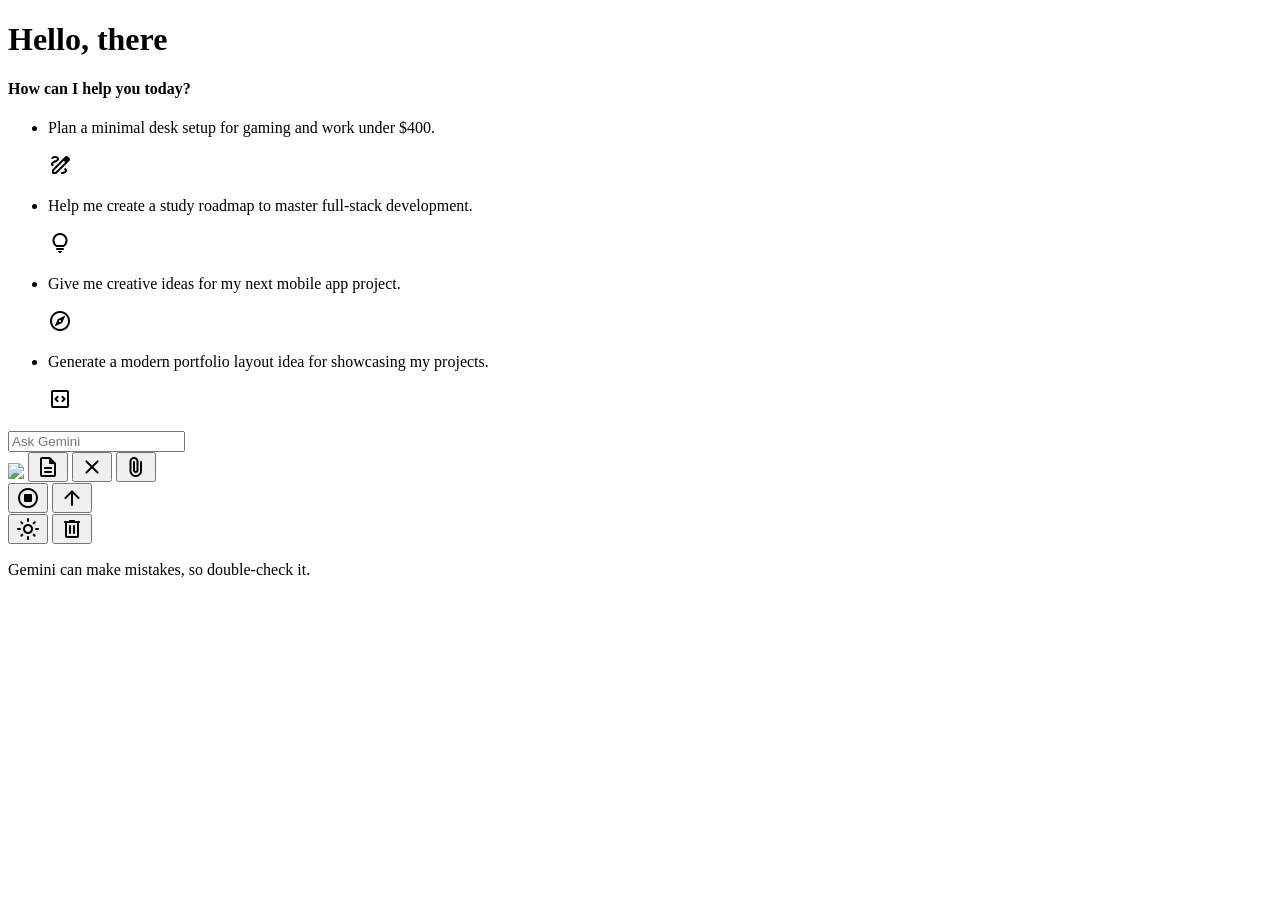
==== index.html @ 6ad76928 "Create index.html" ====
<!DOCTYPE html>
<!-- Coding By Dishant - and Ayush -->
<html lang="en">
  <head>
    <meta charset="UTF-8" />
    <meta name="viewport" content="width=device-width, initial-scale=1.0" />
    <title>Gemini Chatbot | Dishant & Ayush</title>
    <!-- Linking Google Fonts For Icons -->
    <link rel="stylesheet" href="https://fonts.googleapis.com/css2?family=Material+Symbols+Rounded:opsz,wght,FILL,GRAD@32,400,0,0" />
    <link rel="stylesheet" href="style.css" />
  </head>
  <body>
    <div class="container">
      <!-- App Header -->
      <header class="app-header">
        <h1 class="heading">Hello, there</h1>
        <h4 class="sub-heading">How can I help you today?</h4>
      </header>
      <!-- Suggestions List -->
      <ul class="suggestions">
        <li class="suggestions-item">
          <p class="text">Plan a minimal desk setup for gaming and work under $400.</p>
          <span class="icon material-symbols-rounded">draw</span>
        </li>
        <li class="suggestions-item">
          <p class="text">Help me create a study roadmap to master full-stack development.</p>
          <span class="icon material-symbols-rounded">lightbulb</span>
        </li>
        <li class="suggestions-item">
          <p class="text">Give me creative ideas for my next mobile app project.</p>
          <span class="icon material-symbols-rounded">explore</span>
        </li>
        <li class="suggestions-item">
          <p class="text">Generate a modern portfolio layout idea for showcasing my projects.</p>
          <span class="icon material-symbols-rounded">code_blocks</span>
        </li>
      </ul>
      <!-- Chats -->
      <div class="chats-container"></div>
      <!-- Prompt Input -->
      <div class="prompt-container">
        <div class="prompt-wrapper">
          <form action="#" class="prompt-form">
            <input type="text" placeholder="Ask Gemini" class="prompt-input" required />
            <div class="prompt-actions">
              <!-- File Upload Wrapper -->
              <div class="file-upload-wrapper">
                <img src="#" class="file-preview" />
                <input id="file-input" type="file" accept="image/*, .pdf, .txt, .csv" hidden />
                <button type="button" class="file-icon material-symbols-rounded">description</button>
                <button id="cancel-file-btn" type="button" class="material-symbols-rounded">close</button>
                <button id="add-file-btn" type="button" class="material-symbols-rounded">attach_file</button>
              </div>
              <!-- Send Prompt and Stop Response Buttons -->
              <button id="stop-response-btn" type="button" class="material-symbols-rounded">stop_circle</button>
              <button id="send-prompt-btn" class="material-symbols-rounded">arrow_upward</button>
            </div>
          </form>
          <!-- Theme and Delete Chats Buttons -->
          <button id="theme-toggle-btn" class="material-symbols-rounded">light_mode</button>
          <button id="delete-chats-btn" class="material-symbols-rounded">delete</button>
        </div>
        <p class="disclaimer-text">Gemini can make mistakes, so double-check it.</p>
      </div>
    </div>
    <script src="script.js"></script>
  </body>
</html>
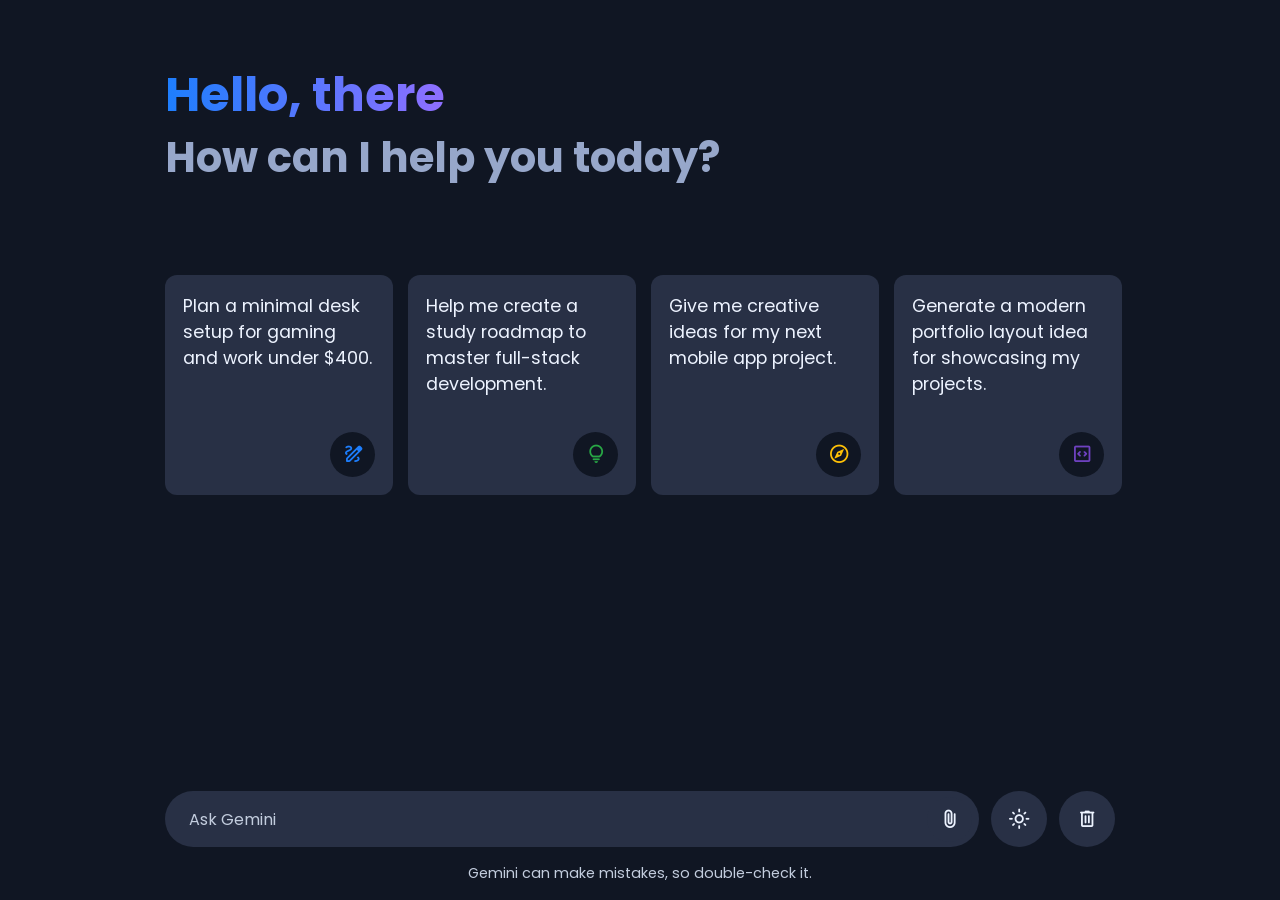
==== commit 028cfeab: "Add files via upload" ====
--- a/index.html
+++ b/index.html
@@ -1,68 +1,68 @@
-<!DOCTYPE html>
-<!-- Coding By Dishant - and Ayush -->
-<html lang="en">
-  <head>
-    <meta charset="UTF-8" />
-    <meta name="viewport" content="width=device-width, initial-scale=1.0" />
-    <title>Gemini Chatbot | Dishant & Ayush</title>
-    <!-- Linking Google Fonts For Icons -->
-    <link rel="stylesheet" href="https://fonts.googleapis.com/css2?family=Material+Symbols+Rounded:opsz,wght,FILL,GRAD@32,400,0,0" />
-    <link rel="stylesheet" href="style.css" />
-  </head>
-  <body>
-    <div class="container">
-      <!-- App Header -->
-      <header class="app-header">
-        <h1 class="heading">Hello, there</h1>
-        <h4 class="sub-heading">How can I help you today?</h4>
-      </header>
-      <!-- Suggestions List -->
-      <ul class="suggestions">
-        <li class="suggestions-item">
-          <p class="text">Plan a minimal desk setup for gaming and work under $400.</p>
-          <span class="icon material-symbols-rounded">draw</span>
-        </li>
-        <li class="suggestions-item">
-          <p class="text">Help me create a study roadmap to master full-stack development.</p>
-          <span class="icon material-symbols-rounded">lightbulb</span>
-        </li>
-        <li class="suggestions-item">
-          <p class="text">Give me creative ideas for my next mobile app project.</p>
-          <span class="icon material-symbols-rounded">explore</span>
-        </li>
-        <li class="suggestions-item">
-          <p class="text">Generate a modern portfolio layout idea for showcasing my projects.</p>
-          <span class="icon material-symbols-rounded">code_blocks</span>
-        </li>
-      </ul>
-      <!-- Chats -->
-      <div class="chats-container"></div>
-      <!-- Prompt Input -->
-      <div class="prompt-container">
-        <div class="prompt-wrapper">
-          <form action="#" class="prompt-form">
-            <input type="text" placeholder="Ask Gemini" class="prompt-input" required />
-            <div class="prompt-actions">
-              <!-- File Upload Wrapper -->
-              <div class="file-upload-wrapper">
-                <img src="#" class="file-preview" />
-                <input id="file-input" type="file" accept="image/*, .pdf, .txt, .csv" hidden />
-                <button type="button" class="file-icon material-symbols-rounded">description</button>
-                <button id="cancel-file-btn" type="button" class="material-symbols-rounded">close</button>
-                <button id="add-file-btn" type="button" class="material-symbols-rounded">attach_file</button>
-              </div>
-              <!-- Send Prompt and Stop Response Buttons -->
-              <button id="stop-response-btn" type="button" class="material-symbols-rounded">stop_circle</button>
-              <button id="send-prompt-btn" class="material-symbols-rounded">arrow_upward</button>
-            </div>
-          </form>
-          <!-- Theme and Delete Chats Buttons -->
-          <button id="theme-toggle-btn" class="material-symbols-rounded">light_mode</button>
-          <button id="delete-chats-btn" class="material-symbols-rounded">delete</button>
-        </div>
-        <p class="disclaimer-text">Gemini can make mistakes, so double-check it.</p>
-      </div>
-    </div>
-    <script src="script.js"></script>
-  </body>
-</html>
+<!DOCTYPE html>
+<!-- Coding By Dishant Bhere -->
+<html lang="en">
+  <head>
+    <meta charset="UTF-8" />
+    <meta name="viewport" content="width=device-width, initial-scale=1.0" />
+    <title>Gemini Chatbot | Dishant Bhere </title>
+    <!-- Linking Google Fonts For Icons -->
+    <link rel="stylesheet" href="https://fonts.googleapis.com/css2?family=Material+Symbols+Rounded:opsz,wght,FILL,GRAD@32,400,0,0" />
+    <link rel="stylesheet" href="style.css" />
+  </head>
+  <body>
+    <div class="container">
+      <!-- App Header -->
+      <header class="app-header">
+        <h1 class="heading">Hello, there</h1>
+        <h4 class="sub-heading">How can I help you today?</h4>
+      </header>
+      <!-- Suggestions List -->
+      <ul class="suggestions">
+        <li class="suggestions-item">
+          <p class="text">Plan a minimal desk setup for gaming and work under $400.</p>
+          <span class="icon material-symbols-rounded">draw</span>
+        </li>
+        <li class="suggestions-item">
+          <p class="text">Help me create a study roadmap to master full-stack development.</p>
+          <span class="icon material-symbols-rounded">lightbulb</span>
+        </li>
+        <li class="suggestions-item">
+          <p class="text">Give me creative ideas for my next mobile app project.</p>
+          <span class="icon material-symbols-rounded">explore</span>
+        </li>
+        <li class="suggestions-item">
+          <p class="text">Generate a modern portfolio layout idea for showcasing my projects.</p>
+          <span class="icon material-symbols-rounded">code_blocks</span>
+        </li>
+      </ul>
+      <!-- Chats -->
+      <div class="chats-container"></div>
+      <!-- Prompt Input -->
+      <div class="prompt-container">
+        <div class="prompt-wrapper">
+          <form action="#" class="prompt-form">
+            <input type="text" placeholder="Ask Gemini" class="prompt-input" required />
+            <div class="prompt-actions">
+              <!-- File Upload Wrapper -->
+              <div class="file-upload-wrapper">
+                <img src="#" class="file-preview" />
+                <input id="file-input" type="file" accept="image/*, .pdf, .txt, .csv" hidden />
+                <button type="button" class="file-icon material-symbols-rounded">description</button>
+                <button id="cancel-file-btn" type="button" class="material-symbols-rounded">close</button>
+                <button id="add-file-btn" type="button" class="material-symbols-rounded">attach_file</button>
+              </div>
+              <!-- Send Prompt and Stop Response Buttons -->
+              <button id="stop-response-btn" type="button" class="material-symbols-rounded">stop_circle</button>
+              <button id="send-prompt-btn" class="material-symbols-rounded">arrow_upward</button>
+            </div>
+          </form>
+          <!-- Theme and Delete Chats Buttons -->
+          <button id="theme-toggle-btn" class="material-symbols-rounded">light_mode</button>
+          <button id="delete-chats-btn" class="material-symbols-rounded">delete</button>
+        </div>
+        <p class="disclaimer-text">Gemini can make mistakes, so double-check it.</p>
+      </div>
+    </div>
+    <script src="script.js"></script>
+  </body>
+</html>
--- a/style.css
+++ b/style.css
@@ -0,0 +1,320 @@
+/* Import Google Font - Poppins */
+@import url("https://fonts.googleapis.com/css2?family=Poppins:wght@400;500;600&display=swap");
+* {
+  margin: 0;
+  padding: 0;
+  box-sizing: border-box;
+  font-family: "Poppins", sans-serif;
+}
+:root {
+  /* Dark theme colors */
+  --text-color: #edf3ff;
+  --subheading-color: #97a7ca;
+  --placeholder-color: #c3cdde;
+  --primary-color: #101623;
+  --secondary-color: #283045;
+  --secondary-hover-color: #333e58;
+  --scrollbar-color: #626a7f;
+}
+body.light-theme {
+  /* Light theme colors */
+  --text-color: #090c13;
+  --subheading-color: #7b8cae;
+  --placeholder-color: #606982;
+  --primary-color: #f3f7ff;
+  --secondary-color: #dce6f9;
+  --secondary-hover-color: #d2ddf2;
+  --scrollbar-color: #a2aac2;
+}
+body {
+  color: var(--text-color);
+  background: var(--primary-color);
+}
+.container {
+  overflow-y: auto;
+  padding: 32px 0 60px;
+  height: calc(100vh - 127px);
+  scrollbar-color: var(--scrollbar-color) transparent;
+}
+.container :where(.app-header, .suggestions, .message, .prompt-wrapper) {
+  position: relative;
+  margin: 0 auto;
+  width: 100%;
+  padding: 0 20px;
+  max-width: 990px;
+}
+.container .app-header {
+  margin-top: 3vh;
+}
+.app-header .heading {
+  width: fit-content;
+  font-size: 3rem;
+  background: linear-gradient(to right, #1d7efd, #8f6fff);
+  -webkit-background-clip: text;
+  -webkit-text-fill-color: transparent;
+}
+.app-header .sub-heading {
+  font-size: 2.6rem;
+  margin-top: -5px;
+  color: var(--subheading-color);
+}
+.container .suggestions {
+  width: 100%;
+  list-style: none;
+  display: flex;
+  gap: 15px;
+  margin-top: 9.5vh;
+  overflow-x: auto;
+  scroll-snap-type: x mandatory;
+  scrollbar-width: none;
+}
+body.chats-active .container :where(.app-header, .suggestions) {
+  display: none;
+}
+.suggestions .suggestions-item {
+  cursor: pointer;
+  padding: 18px;
+  width: 228px;
+  flex-shrink: 0;
+  display: flex;
+  scroll-snap-align: center;
+  flex-direction: column;
+  align-items: flex-end;
+  border-radius: 12px;
+  justify-content: space-between;
+  background: var(--secondary-color);
+  transition: 0.3s ease;
+}
+.suggestions .suggestions-item:hover {
+  background: var(--secondary-hover-color);
+}
+.suggestions .suggestions-item .text {
+  font-size: 1.1rem;
+}
+.suggestions .suggestions-item .icon {
+  width: 45px;
+  height: 45px;
+  display: flex;
+  font-size: 1.4rem;
+  margin-top: 35px;
+  align-self: flex-end;
+  align-items: center;
+  border-radius: 50%;
+  justify-content: center;
+  color: #1d7efd;
+  background: var(--primary-color);
+}
+.suggestions .suggestions-item:nth-child(2) .icon {
+  color: #28a745;
+}
+.suggestions .suggestions-item:nth-child(3) .icon {
+  color: #ffc107;
+}
+.suggestions .suggestions-item:nth-child(4) .icon {
+  color: #6f42c1;
+}
+.container .chats-container {
+  display: flex;
+  gap: 20px;
+  flex-direction: column;
+}
+.chats-container .message {
+  display: flex;
+  gap: 11px;
+  align-items: center;
+}
+.chats-container .message .avatar {
+  width: 43px;
+  height: 43px;
+  flex-shrink: 0;
+  align-self: flex-start;
+  border-radius: 50%;
+  padding: 6px;
+  margin-right: -7px;
+  background: var(--secondary-color);
+  border: 1px solid var(--secondary-hover-color);
+}
+.chats-container .message.loading .avatar {
+  animation: rotate 3s linear infinite;
+}
+@keyframes rotate {
+  100% {
+    transform: rotate(360deg);
+  }
+}
+.chats-container .message .message-text {
+  padding: 3px 16px;
+  word-wrap: break-word;
+  white-space: pre-line;
+}
+.chats-container .bot-message {
+  margin: 9px auto;
+}
+.chats-container .user-message {
+  flex-direction: column;
+  align-items: flex-end;
+}
+.chats-container .user-message .message-text {
+  padding: 12px 16px;
+  max-width: 75%;
+  background: var(--secondary-color);
+  border-radius: 13px 13px 3px 13px;
+}
+.chats-container .user-message .img-attachment {
+  margin-top: -7px;
+  width: 50%;
+  border-radius: 13px 3px 13px 13px;
+}
+.chats-container .user-message .file-attachment {
+  display: flex;
+  gap: 6px;
+  align-items: center;
+  padding: 10px;
+  margin-top: -7px;
+  border-radius: 13px 3px 13px 13px;
+  background: var(--secondary-color);
+}
+.chats-container .user-message .file-attachment span {
+  color: #1d7efd;
+}
+.container .prompt-container {
+  position: fixed;
+  width: 100%;
+  left: 0;
+  bottom: 0;
+  padding: 16px 0;
+  background: var(--primary-color);
+}
+.prompt-container :where(.prompt-wrapper, .prompt-form, .prompt-actions) {
+  display: flex;
+  gap: 12px;
+  height: 56px;
+  align-items: center;
+}
+.prompt-container .prompt-form {
+  height: 100%;
+  width: 100%;
+  border-radius: 130px;
+  background: var(--secondary-color);
+}
+.prompt-form .prompt-input {
+  width: 100%;
+  height: 100%;
+  background: none;
+  outline: none;
+  border: none;
+  font-size: 1rem;
+  color: var(--text-color);
+  padding-left: 24px;
+}
+.prompt-form .prompt-input::placeholder {
+  color: var(--placeholder-color);
+}
+.prompt-wrapper button {
+  width: 56px;
+  height: 100%;
+  flex-shrink: 0;
+  cursor: pointer;
+  border-radius: 50%;
+  font-size: 1.4rem;
+  border: none;
+  color: var(--text-color);
+  background: var(--secondary-color);
+  transition: 0.3s ease;
+}
+.prompt-wrapper :is(button:hover, #cancel-file-btn, .file-icon) {
+  background: var(--secondary-hover-color);
+}
+.prompt-form .prompt-actions {
+  gap: 5px;
+  margin-right: 7px;
+}
+.prompt-wrapper .prompt-form :where(.file-upload-wrapper, button, img) {
+  position: relative;
+  height: 45px;
+  width: 45px;
+}
+.prompt-form .prompt-actions #send-prompt-btn {
+  color: #fff;
+  display: none;
+  background: #1d7efd;
+}
+.prompt-form .prompt-input:valid~.prompt-actions #send-prompt-btn {
+  display: block;
+}
+.prompt-form #send-prompt-btn:hover {
+  background: #0264e3;
+}
+.prompt-form .file-upload-wrapper :where(button, img) {
+  display: none;
+  border-radius: 50%;
+  object-fit: cover;
+  position: absolute;
+}
+.prompt-form .file-upload-wrapper.active #add-file-btn {
+  display: none;
+}
+.prompt-form .file-upload-wrapper #add-file-btn,
+.prompt-form .file-upload-wrapper.active.img-attached img,
+.prompt-form .file-upload-wrapper.active.file-attached .file-icon,
+.prompt-form .file-upload-wrapper.active:hover #cancel-file-btn {
+  display: block;
+}
+.prompt-form :is(#stop-response-btn:hover, #cancel-file-btn) {
+  color: #d62939;
+}
+.prompt-wrapper .prompt-form .file-icon {
+  color: #1d7efd;
+}
+.prompt-form #stop-response-btn,
+body.bot-responding .prompt-form .file-upload-wrapper {
+  display: none;
+}
+body.bot-responding .prompt-form #stop-response-btn {
+  display: block;
+}
+.prompt-container .disclaimer-text {
+  font-size: 0.9rem;
+  text-align: center;
+  padding: 16px 20px 0;
+  color: var(--placeholder-color);
+}
+/* Responsive media query code for small screens */
+@media (max-width: 768px) {
+  .container {
+    padding: 20px 0 100px;
+  }
+  .app-header :is(.heading, .sub-heading) {
+    font-size: 2rem;
+    line-height: 1.4;
+  }
+  .app-header .sub-heading {
+    font-size: 1.7rem;
+  }
+  .container .chats-container {
+    gap: 15px;
+  }
+  .chats-container .bot-message {
+    margin: 4px auto;
+  }
+  .prompt-container :where(.prompt-wrapper, .prompt-form, .prompt-actions) {
+    gap: 8px;
+    height: 53px;
+  }
+  .prompt-container button {
+    width: 53px;
+  }
+  .prompt-form :is(.file-upload-wrapper, button, img) {
+    height: 42px;
+    width: 42px;
+  }
+  .prompt-form .prompt-input {
+    padding-left: 20px;
+  }
+  .prompt-form .file-upload-wrapper.active #cancel-file-btn {
+    opacity: 0;
+  }
+  .prompt-wrapper.hide-controls :where(#theme-toggle-btn, #delete-chats-btn) {
+    display: none;
+  }
+}
